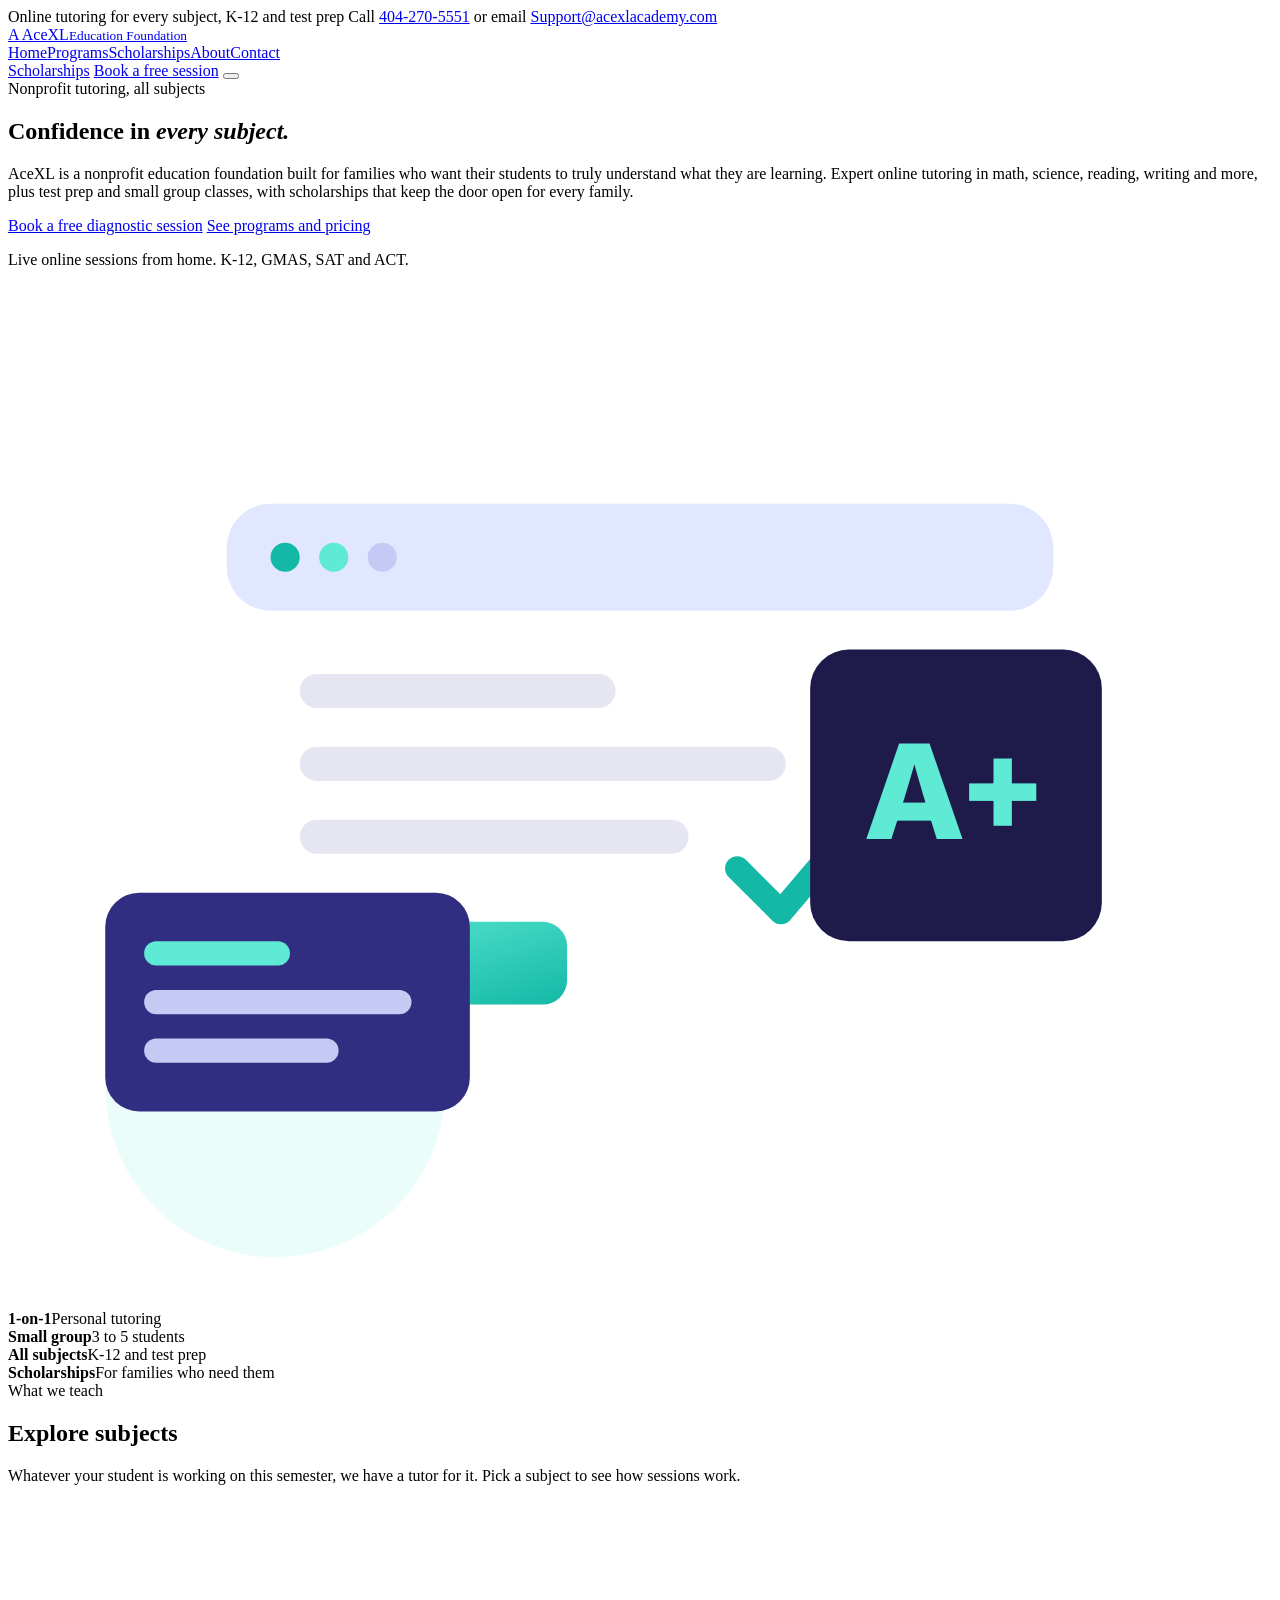
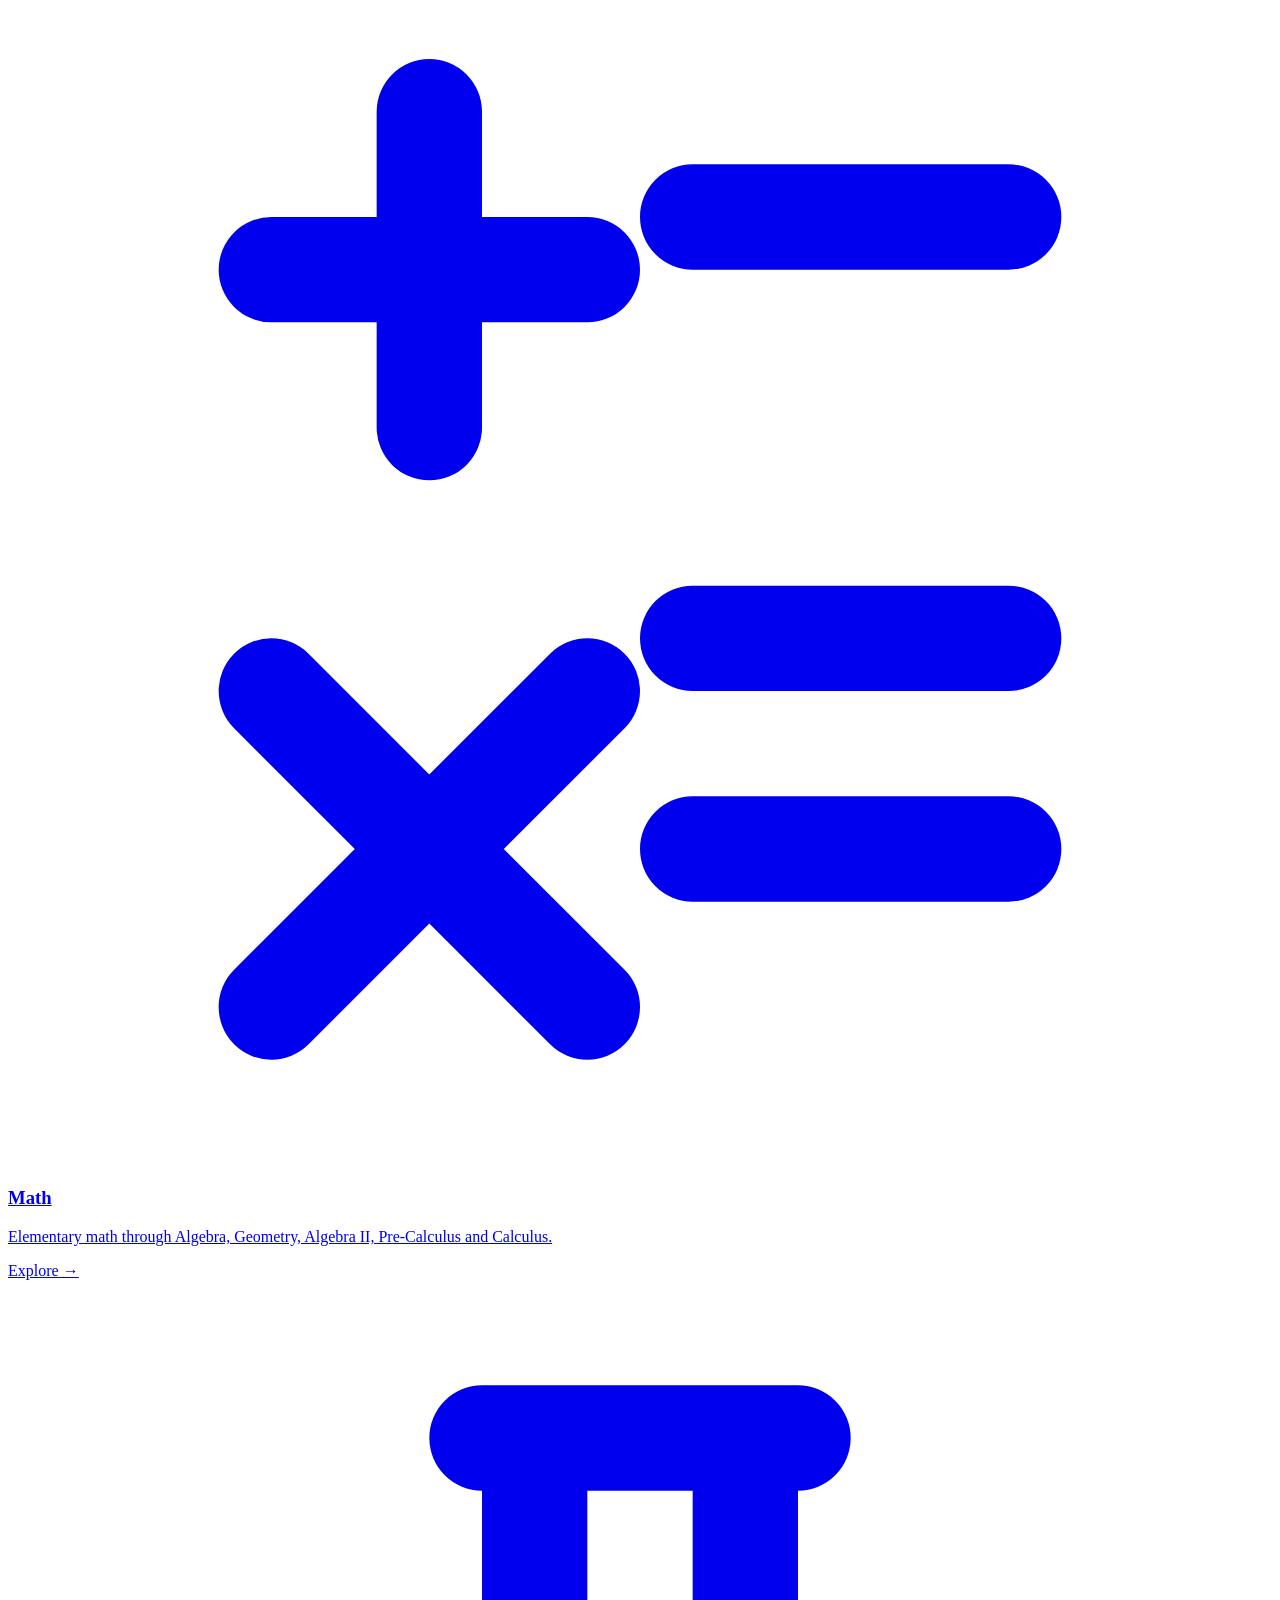
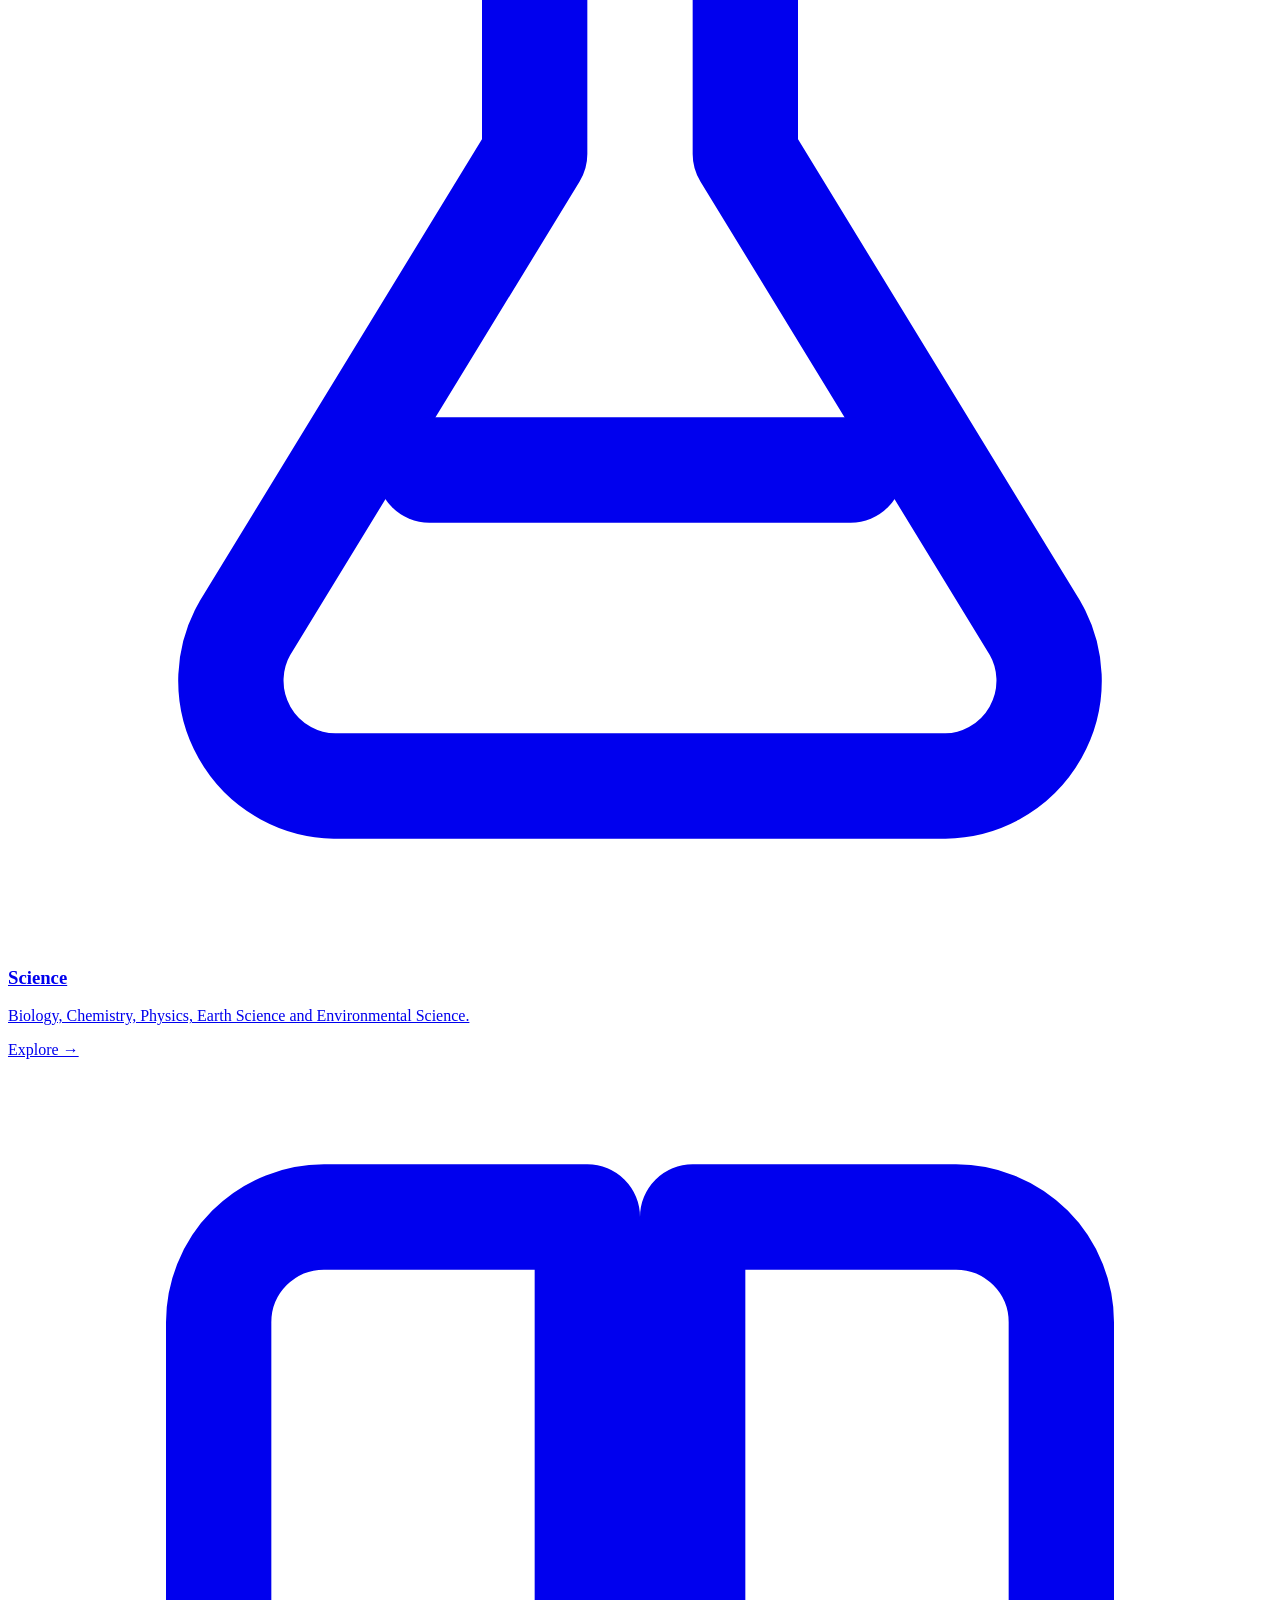
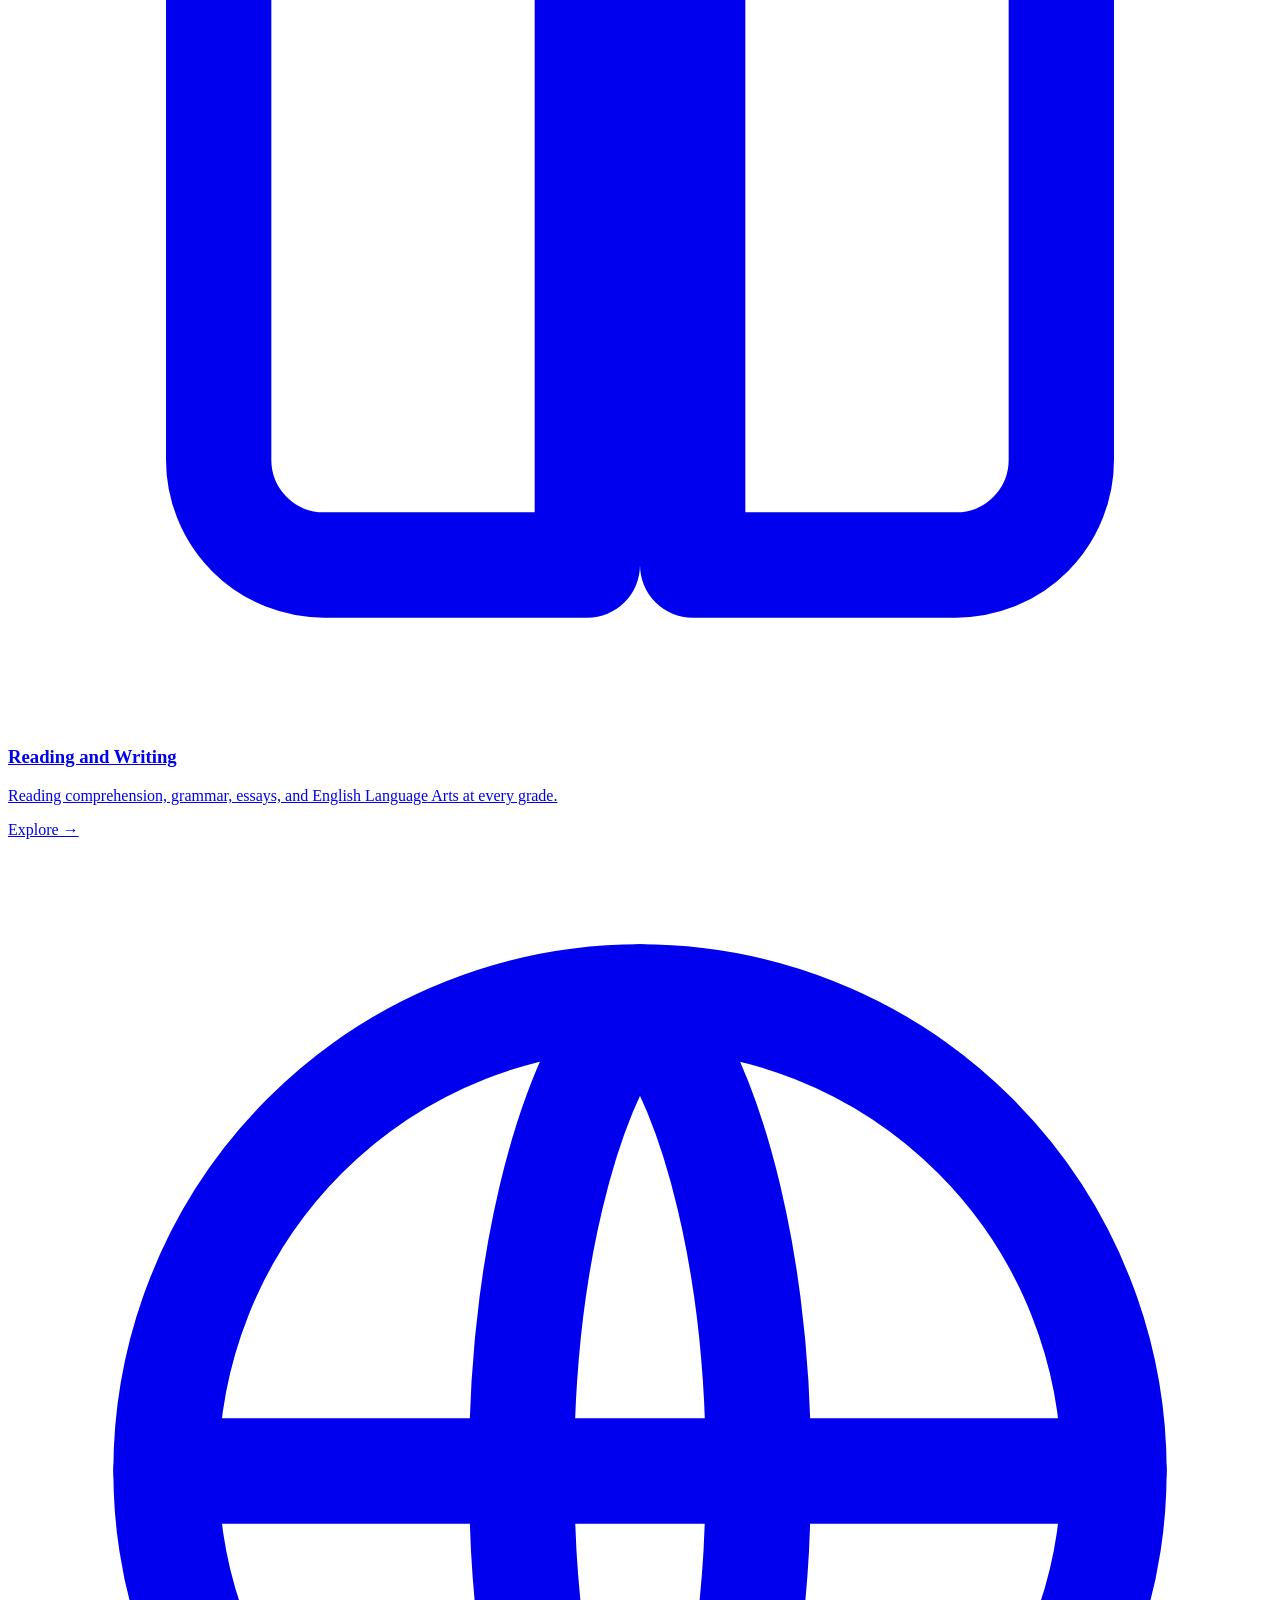
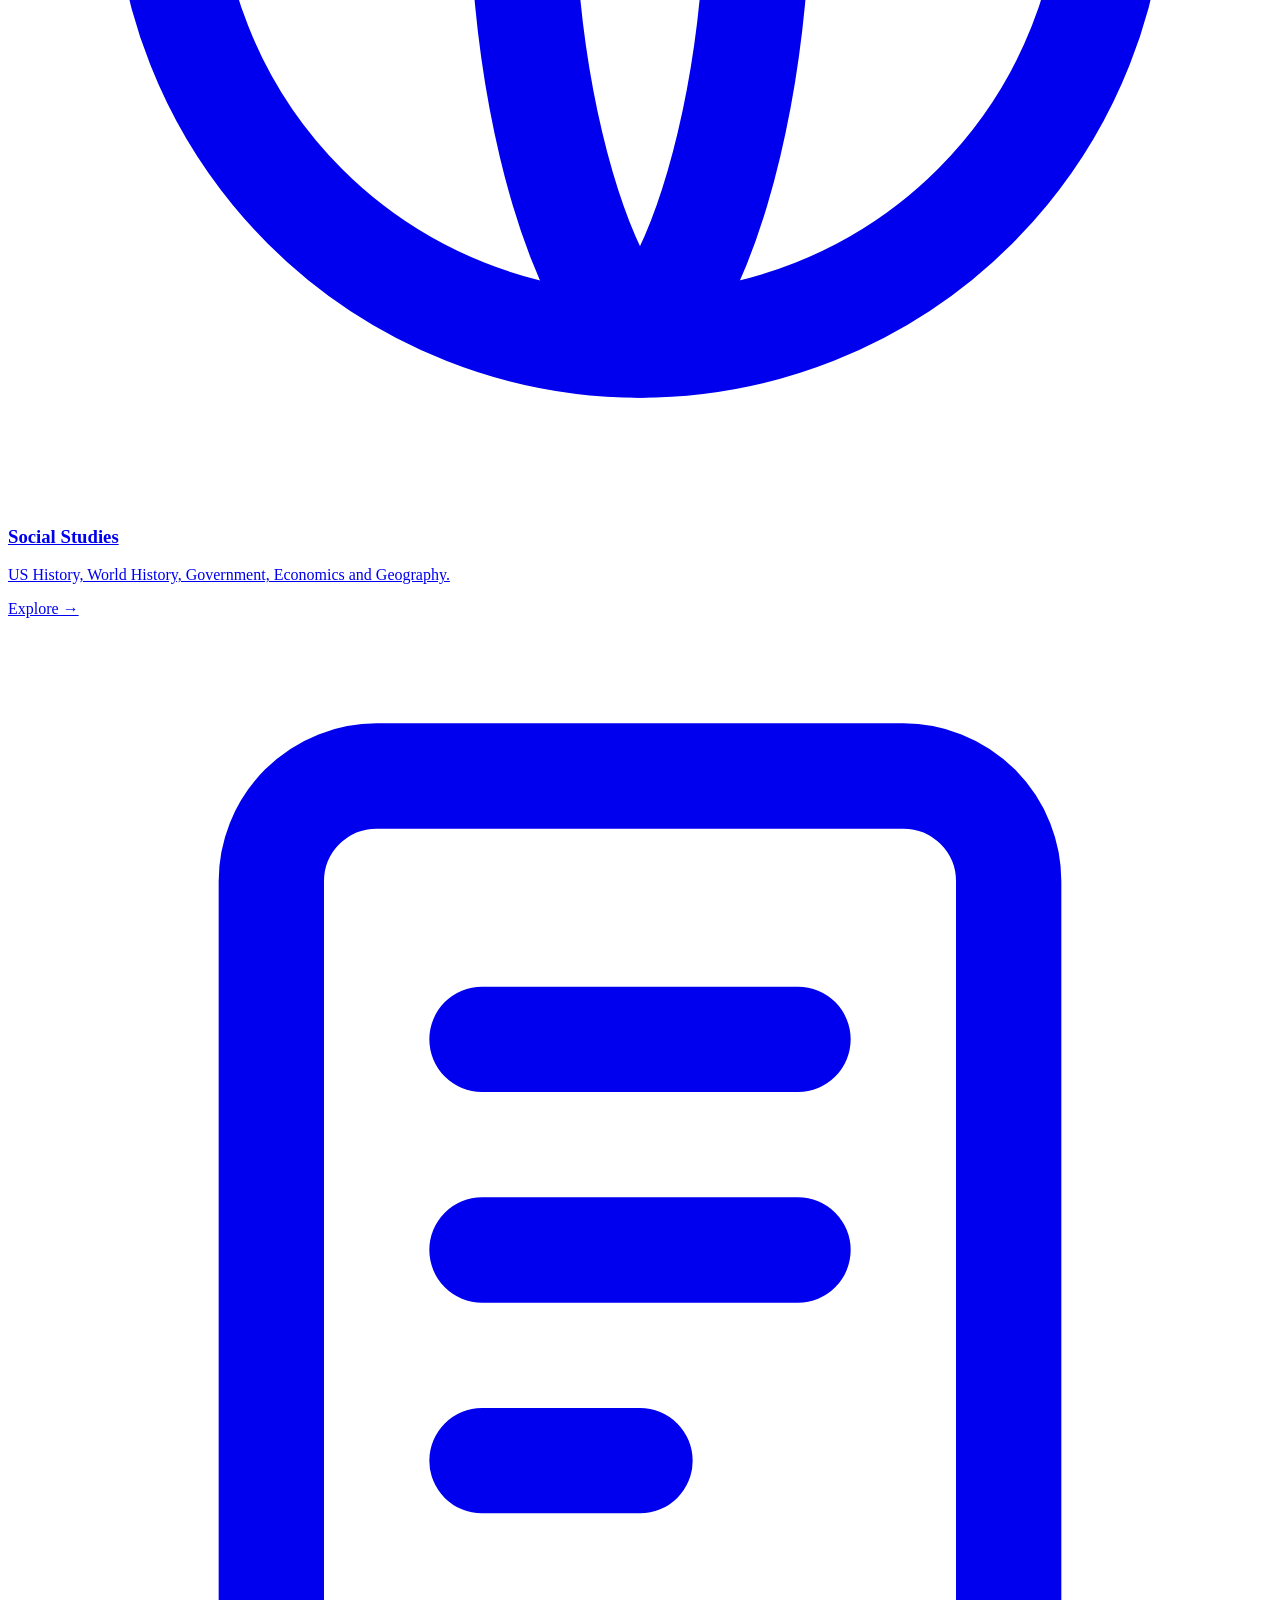
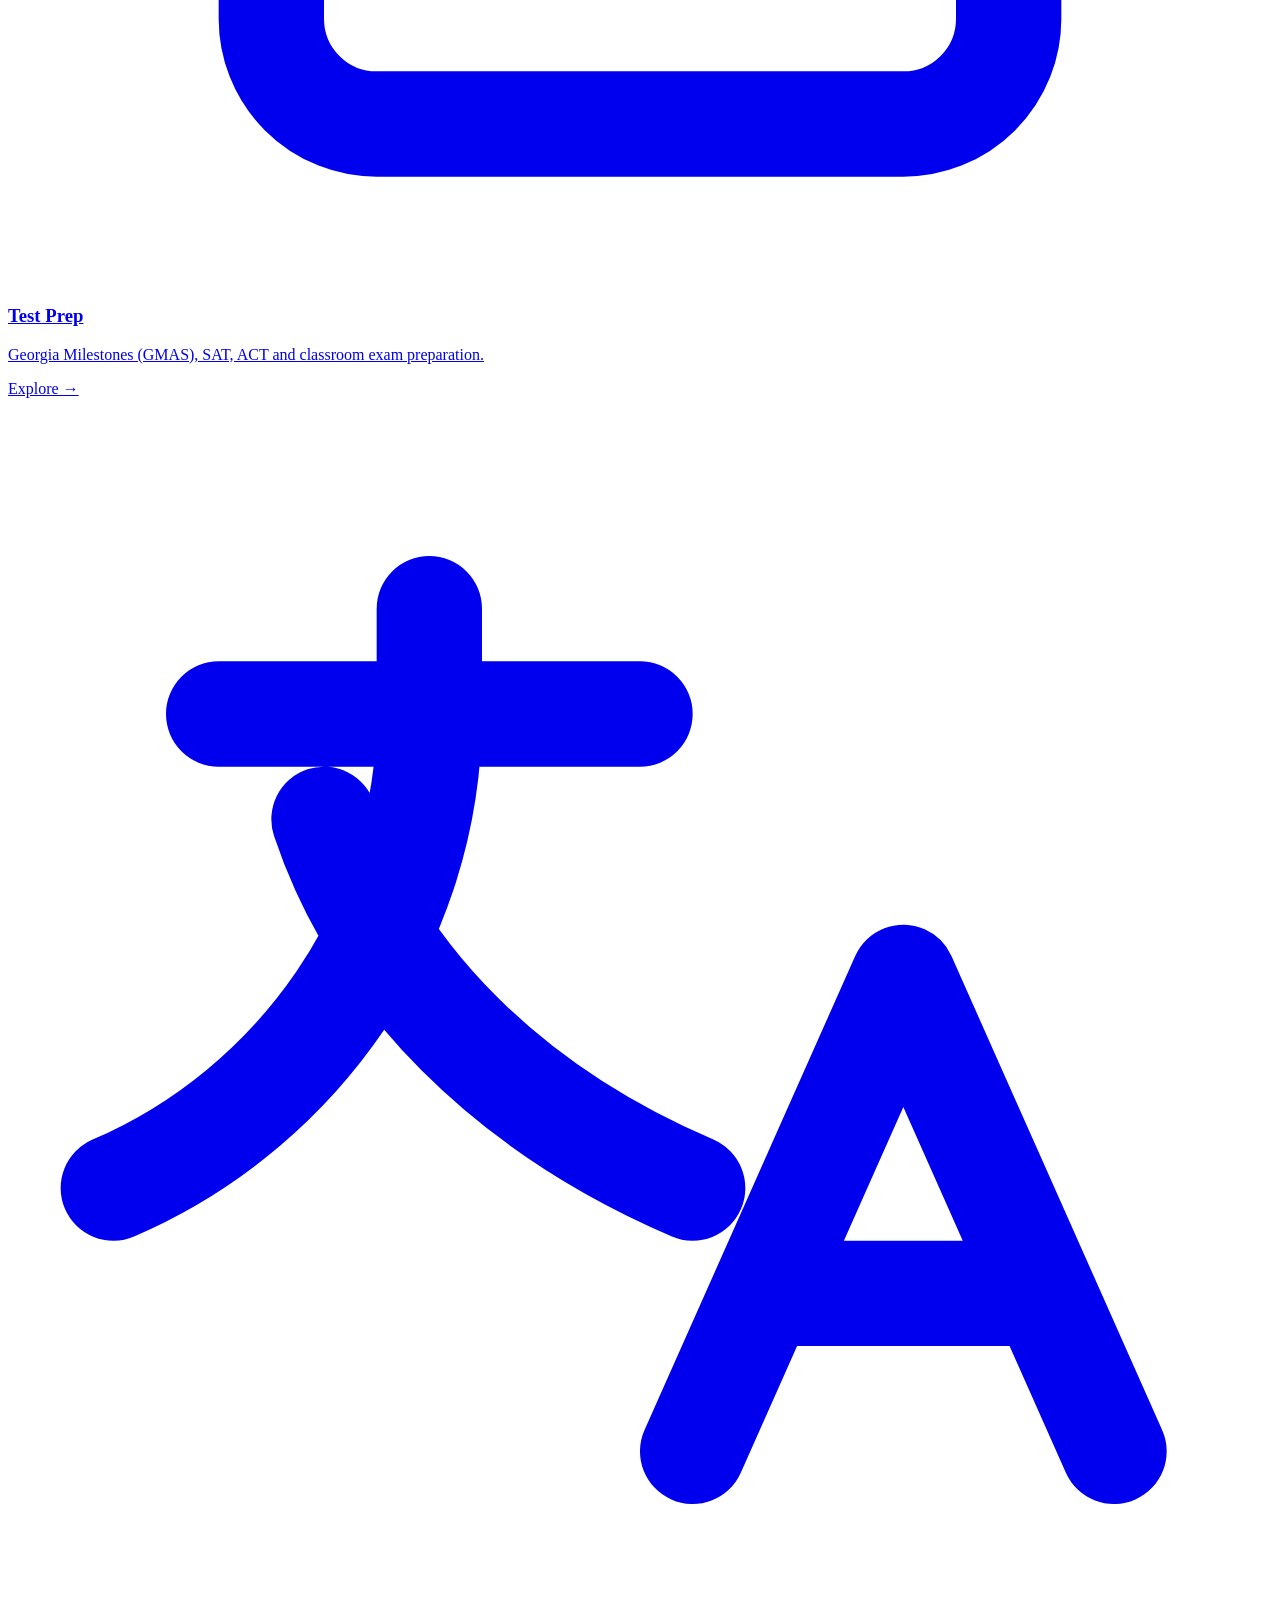
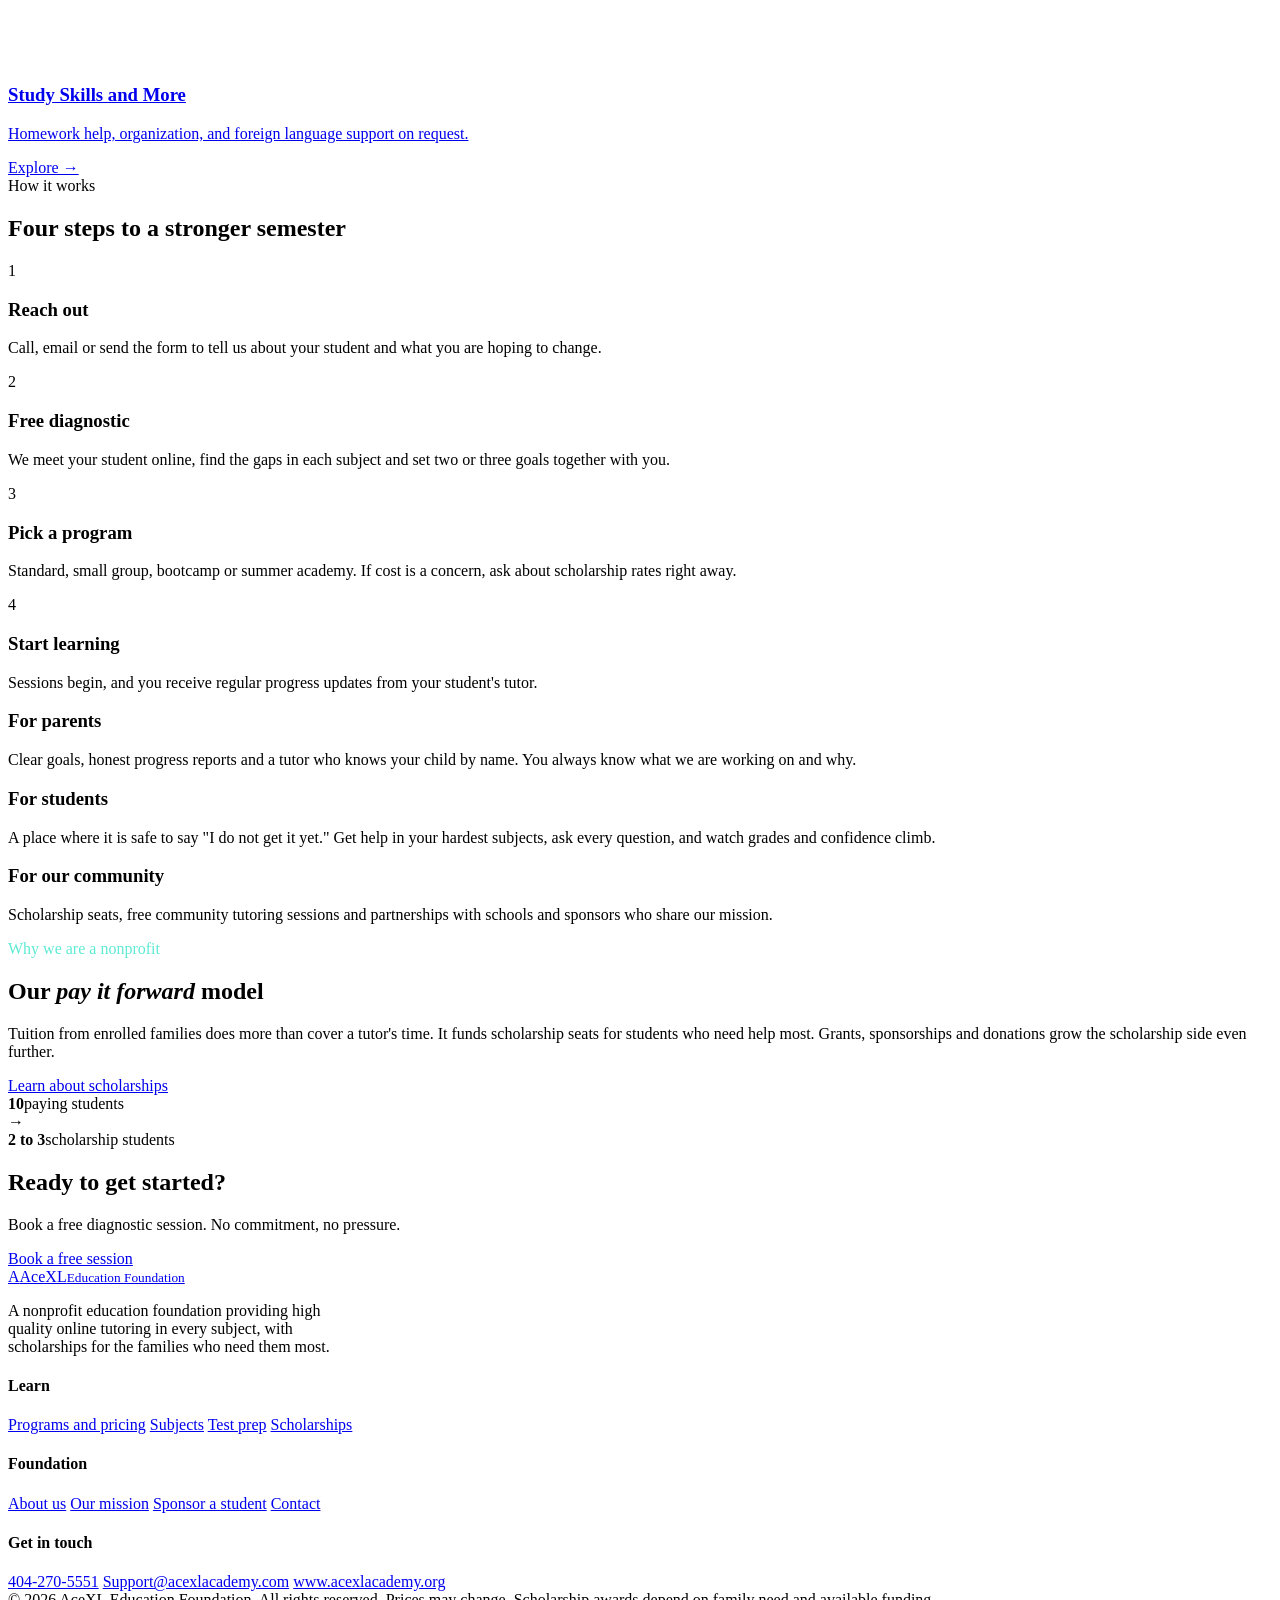
==== index.html @ 3e8e6b2f "Add AceXL Academy site pages" ====
<!DOCTYPE html>
<html lang="en">
<head>
<meta charset="utf-8">
<meta name="viewport" content="width=device-width, initial-scale=1">
<title>Online Tutoring for Every Subject | AceXL Academy</title>
<meta name="description" content="AceXL Education Foundation: nonprofit online tutoring in math, science, reading, writing and test prep, with scholarships for families who need them.">
<link rel="preconnect" href="https://fonts.googleapis.com">
<link href="https://fonts.googleapis.com/css2?family=Inter:wght@400;600;700;800&display=swap" rel="stylesheet">
<link rel="stylesheet" href="assets/styles.css">
<link rel="icon" href="assets/favicon.svg" type="image/svg+xml">
</head>
<body>

<div class="topbar">
  <div class="wrap">
    <span>Online tutoring for every subject, K-12 and test prep</span>
    <span>Call <a href="tel:4042705551">404-270-5551</a> or email <a href="mailto:Support@acexlacademy.com">Support@acexlacademy.com</a></span>
  </div>
</div>
<header class="site">
  <div class="wrap">
    <a class="brand" href="index.html" aria-label="AceXL Academy home">
      <span class="mark">A</span>
      <span class="name">AceXL<small>Education Foundation</small></span>
    </a>
    <nav class="main" id="mainNav"><a href="index.html" class="active">Home</a><a href="programs.html">Programs</a><a href="scholarships.html">Scholarships</a><a href="about.html">About</a><a href="contact.html">Contact</a></nav>
    <div class="header-cta">
      <a class="btn btn-outline" href="scholarships.html">Scholarships</a>
      <a class="btn btn-primary" href="contact.html">Book a free session</a>
      <button class="nav-toggle" aria-label="Open menu" onclick="document.getElementById('mainNav').classList.toggle('open')"><span></span><span></span><span></span></button>
    </div>
  </div>
</header>

<main>

<section class="hero">
  <div class="wrap">
    <div>
      <span class="pill">Nonprofit tutoring, all subjects</span>
      <h1>Confidence in <em>every subject.</em></h1>
      <p class="lead">AceXL is a nonprofit education foundation built for families who want their students to truly understand what they are learning. Expert online tutoring in math, science, reading, writing and more, plus test prep and small group classes, with scholarships that keep the door open for every family.</p>
      <div class="actions">
        <a class="btn btn-primary btn-lg" href="contact.html">Book a free diagnostic session</a>
        <a class="btn btn-outline light btn-lg" href="programs.html">See programs and pricing</a>
      </div>
      <p class="note">Live online sessions from home. K-12, GMAS, SAT and ACT.</p>
    </div>
    <div class="hero-art">
<svg viewBox="0 0 520 420" xmlns="http://www.w3.org/2000/svg" aria-hidden="true">
  <defs>
    <linearGradient id="g1" x1="0" x2="1" y1="0" y2="1"><stop offset="0" stop-color="#5eead4"/><stop offset="1" stop-color="#14b8a6"/></linearGradient>
  </defs>
  <circle cx="380" cy="120" r="110" fill="rgba(255,255,255,0.06)"/>
  <circle cx="110" cy="330" r="70" fill="rgba(94,234,212,0.12)"/>
  <rect x="90" y="90" width="340" height="230" rx="18" fill="#ffffff"/>
  <rect x="90" y="90" width="340" height="44" rx="18" fill="#e0e7ff"/>
  <circle cx="114" cy="112" r="6" fill="#14b8a6"/><circle cx="134" cy="112" r="6" fill="#5eead4"/><circle cx="154" cy="112" r="6" fill="#c7c9f5"/>
  <rect x="120" y="160" width="130" height="14" rx="7" fill="#e6e6f3"/>
  <rect x="120" y="190" width="200" height="14" rx="7" fill="#e6e6f3"/>
  <rect x="120" y="220" width="160" height="14" rx="7" fill="#e6e6f3"/>
  <rect x="120" y="262" width="110" height="34" rx="10" fill="url(#g1)"/>
  <path d="M300 240 l18 18 l34 -40" stroke="#14b8a6" stroke-width="10" fill="none" stroke-linecap="round" stroke-linejoin="round"/>
  <g transform="translate(330,150)">
    <rect x="0" y="0" width="120" height="120" rx="16" fill="#1e1b4b"/>
    <text x="60" y="78" text-anchor="middle" font-family="Inter, Arial" font-weight="800" font-size="54" fill="#5eead4">A+</text>
  </g>
  <g transform="translate(40,250)">
    <rect x="0" y="0" width="150" height="90" rx="14" fill="#312e81"/>
    <rect x="16" y="20" width="60" height="10" rx="5" fill="#5eead4"/>
    <rect x="16" y="40" width="110" height="10" rx="5" fill="#c7c9f5"/>
    <rect x="16" y="60" width="80" height="10" rx="5" fill="#c7c9f5"/>
  </g>
</svg>
</div>
  </div>
</section>

<div class="band">
  <div class="wrap">
    <div><b>1-on-1</b><span>Personal tutoring</span></div>
    <div><b>Small group</b><span>3 to 5 students</span></div>
    <div><b>All subjects</b><span>K-12 and test prep</span></div>
    <div><b>Scholarships</b><span>For families who need them</span></div>
  </div>
</div>

<section class="section" id="subjects">
  <div class="wrap">
    <div class="section-head">
      <span class="eyebrow">What we teach</span>
      <h2>Explore subjects</h2>
      <p>Whatever your student is working on this semester, we have a tutor for it. Pick a subject to see how sessions work.</p>
    </div>
    <div class="grid cols-3">
      <a class="card link" href="programs.html#subjects">
        <div class="icon math"><svg viewBox="0 0 24 24" fill="none" stroke="currentColor" stroke-width="2" stroke-linecap="round"><path d="M5 7h6M8 4v6M13 6h6M13 18h6M13 14h6M5 15l6 6M11 15l-6 6"/></svg></div>
        <h3>Math</h3>
        <p>Elementary math through Algebra, Geometry, Algebra II, Pre-Calculus and Calculus.</p>
        <span class="more">Explore &rarr;</span>
      </a>
      <a class="card link" href="programs.html#subjects">
        <div class="icon sci"><svg viewBox="0 0 24 24" fill="none" stroke="currentColor" stroke-width="2" stroke-linecap="round" stroke-linejoin="round"><path d="M9 3h6M10 3v6l-5.5 9A2 2 0 0 0 6.2 21h11.6a2 2 0 0 0 1.7-3L14 9V3"/><path d="M8 15h8"/></svg></div>
        <h3>Science</h3>
        <p>Biology, Chemistry, Physics, Earth Science and Environmental Science.</p>
        <span class="more">Explore &rarr;</span>
      </a>
      <a class="card link" href="programs.html#subjects">
        <div class="icon read"><svg viewBox="0 0 24 24" fill="none" stroke="currentColor" stroke-width="2" stroke-linecap="round" stroke-linejoin="round"><path d="M4 5a2 2 0 0 1 2-2h5v18H6a2 2 0 0 1-2-2zM20 5a2 2 0 0 0-2-2h-5v18h5a2 2 0 0 0 2-2z"/></svg></div>
        <h3>Reading and Writing</h3>
        <p>Reading comprehension, grammar, essays, and English Language Arts at every grade.</p>
        <span class="more">Explore &rarr;</span>
      </a>
      <a class="card link" href="programs.html#subjects">
        <div class="icon soc"><svg viewBox="0 0 24 24" fill="none" stroke="currentColor" stroke-width="2" stroke-linecap="round" stroke-linejoin="round"><circle cx="12" cy="12" r="9"/><path d="M3 12h18M12 3c3 3.5 3 14.5 0 18M12 3c-3 3.5-3 14.5 0 18"/></svg></div>
        <h3>Social Studies</h3>
        <p>US History, World History, Government, Economics and Geography.</p>
        <span class="more">Explore &rarr;</span>
      </a>
      <a class="card link" href="programs.html#subjects">
        <div class="icon test"><svg viewBox="0 0 24 24" fill="none" stroke="currentColor" stroke-width="2" stroke-linecap="round" stroke-linejoin="round"><rect x="5" y="3" width="14" height="18" rx="2"/><path d="M9 8h6M9 12h6M9 16h3"/></svg></div>
        <h3>Test Prep</h3>
        <p>Georgia Milestones (GMAS), SAT, ACT and classroom exam preparation.</p>
        <span class="more">Explore &rarr;</span>
      </a>
      <a class="card link" href="programs.html#subjects">
        <div class="icon lang"><svg viewBox="0 0 24 24" fill="none" stroke="currentColor" stroke-width="2" stroke-linecap="round" stroke-linejoin="round"><path d="M4 6h8M8 4v2c0 4-2.5 7.5-6 9M6 8c1 3 3.5 5.5 7 7M13 20l4-9 4 9M14.5 17h5"/></svg></div>
        <h3>Study Skills and More</h3>
        <p>Homework help, organization, and foreign language support on request.</p>
        <span class="more">Explore &rarr;</span>
      </a>
    </div>
  </div>
</section>

<section class="section soft">
  <div class="wrap">
    <div class="section-head">
      <span class="eyebrow">How it works</span>
      <h2>Four steps to a stronger semester</h2>
    </div>
    <div class="steps">
      <div class="step"><div class="num">1</div><h3>Reach out</h3><p>Call, email or send the form to tell us about your student and what you are hoping to change.</p></div>
      <div class="step"><div class="num">2</div><h3>Free diagnostic</h3><p>We meet your student online, find the gaps in each subject and set two or three goals together with you.</p></div>
      <div class="step"><div class="num">3</div><h3>Pick a program</h3><p>Standard, small group, bootcamp or summer academy. If cost is a concern, ask about scholarship rates right away.</p></div>
      <div class="step"><div class="num">4</div><h3>Start learning</h3><p>Sessions begin, and you receive regular progress updates from your student's tutor.</p></div>
    </div>
  </div>
</section>

<section class="section">
  <div class="wrap">
    <div class="grid cols-3">
      <div class="card">
        <h3>For parents</h3>
        <p>Clear goals, honest progress reports and a tutor who knows your child by name. You always know what we are working on and why.</p>
      </div>
      <div class="card">
        <h3>For students</h3>
        <p>A place where it is safe to say "I do not get it yet." Get help in your hardest subjects, ask every question, and watch grades and confidence climb.</p>
      </div>
      <div class="card">
        <h3>For our community</h3>
        <p>Scholarship seats, free community tutoring sessions and partnerships with schools and sponsors who share our mission.</p>
      </div>
    </div>
  </div>
</section>

<section class="section soft">
  <div class="wrap">
    <div class="callout">
      <div>
        <span class="eyebrow" style="color:#5eead4">Why we are a nonprofit</span>
        <h2>Our <em>pay it forward</em> model</h2>
        <p>Tuition from enrolled families does more than cover a tutor's time. It funds scholarship seats for students who need help most. Grants, sponsorships and donations grow the scholarship side even further.</p>
        <a class="btn btn-primary" href="scholarships.html">Learn about scholarships</a>
      </div>
      <div class="flow">
        <div class="box"><b>10</b><span>paying students</span></div>
        <div class="arrow">&rarr;</div>
        <div class="box"><b>2 to 3</b><span>scholarship students</span></div>
      </div>
    </div>
  </div>
</section>

<section class="cta">
  <div class="wrap">
    <div>
      <h2>Ready to get started?</h2>
      <p>Book a free diagnostic session. No commitment, no pressure.</p>
    </div>
    <a class="btn btn-dark btn-lg" href="contact.html">Book a free session</a>
  </div>
</section>


</main>

<footer class="site">
  <div class="wrap">
    <div class="cols">
      <div>
        <a class="brand" href="index.html"><span class="mark">A</span><span class="name">AceXL<small>Education Foundation</small></span></a>
        <p style="margin-top:16px;max-width:360px;">A nonprofit education foundation providing high quality online tutoring in every subject, with scholarships for the families who need them most.</p>
      </div>
      <div>
        <h4>Learn</h4>
        <a href="programs.html">Programs and pricing</a>
        <a href="programs.html#subjects">Subjects</a>
        <a href="programs.html#testprep">Test prep</a>
        <a href="scholarships.html">Scholarships</a>
      </div>
      <div>
        <h4>Foundation</h4>
        <a href="about.html">About us</a>
        <a href="about.html#mission">Our mission</a>
        <a href="scholarships.html#support">Sponsor a student</a>
        <a href="contact.html">Contact</a>
      </div>
      <div>
        <h4>Get in touch</h4>
        <a href="tel:4042705551">404-270-5551</a>
        <a href="mailto:Support@acexlacademy.com">Support@acexlacademy.com</a>
        <a href="https://www.acexlacademy.org">www.acexlacademy.org</a>
      </div>
    </div>
    <div class="bottom">
      <span>&copy; 2026 AceXL Education Foundation. All rights reserved.</span>
      <span>Prices may change. Scholarship awards depend on family need and available funding.</span>
    </div>
  </div>
</footer>

</body>
</html>
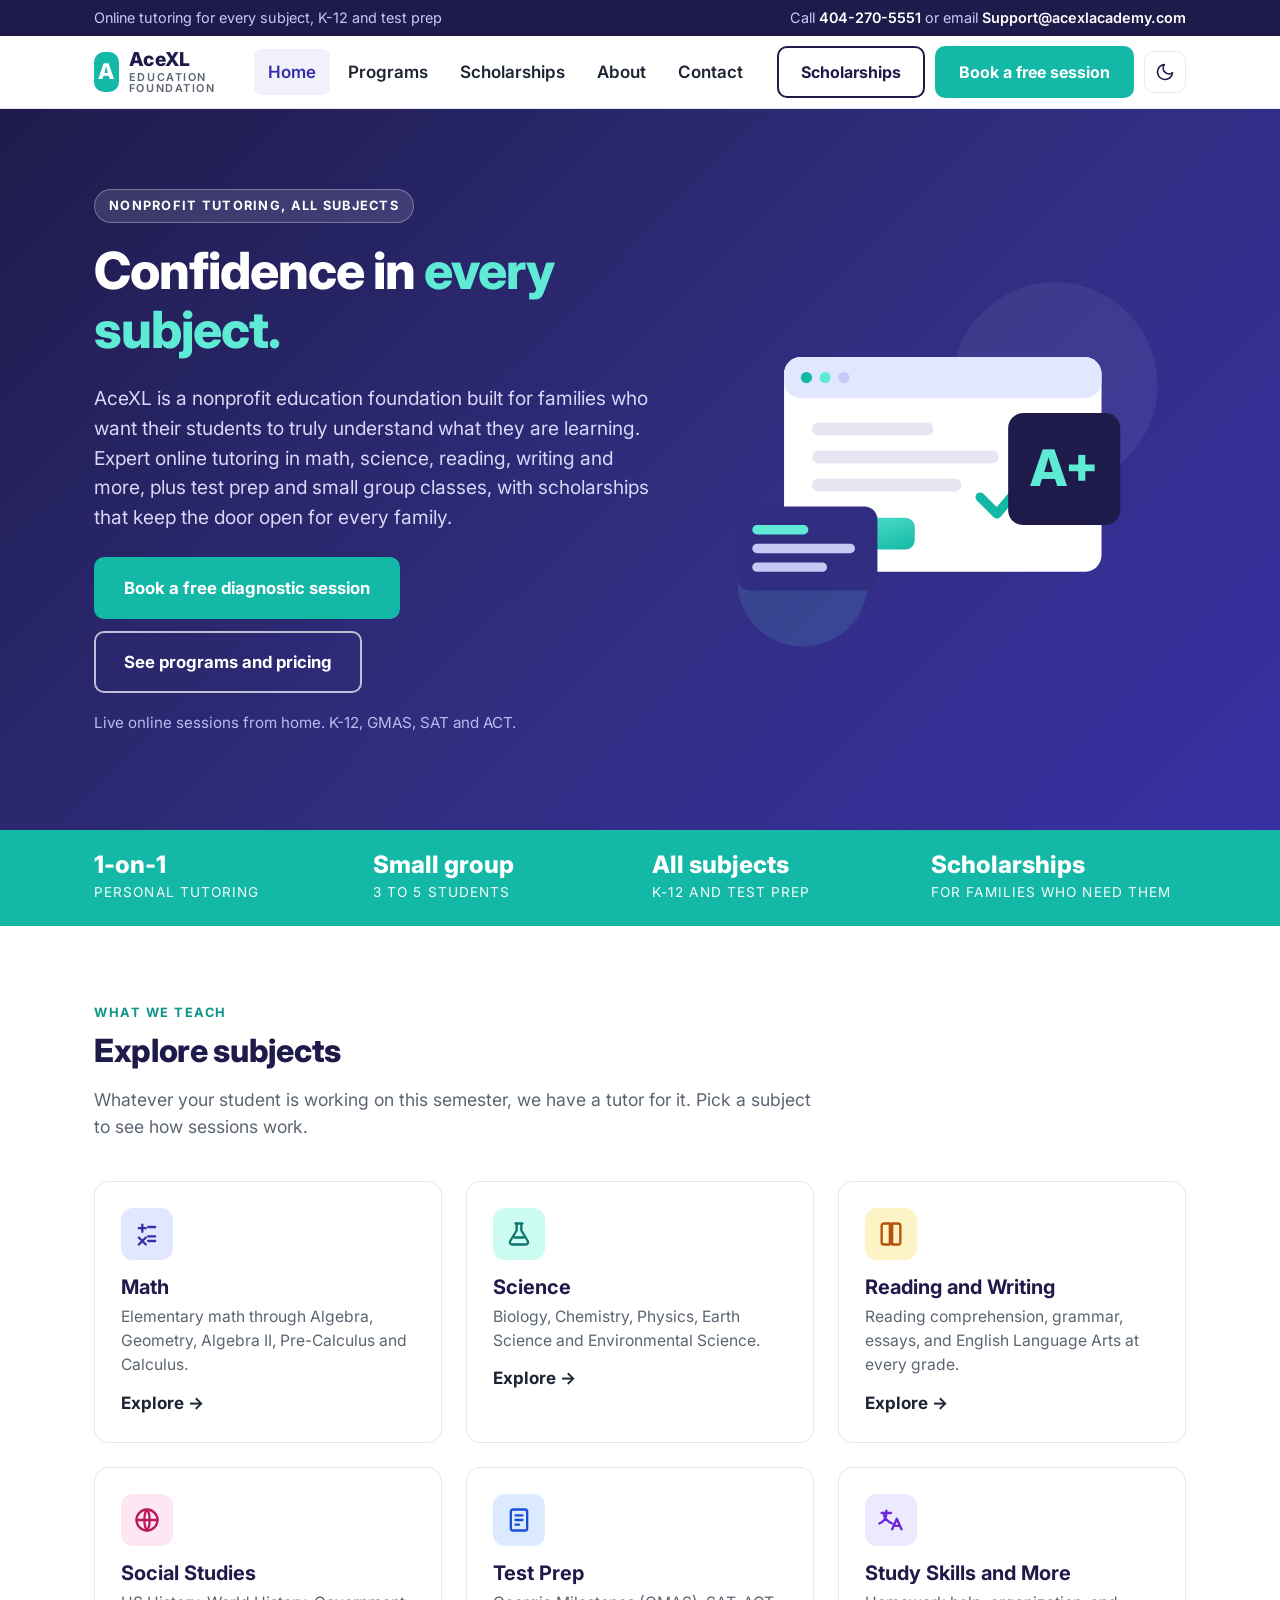
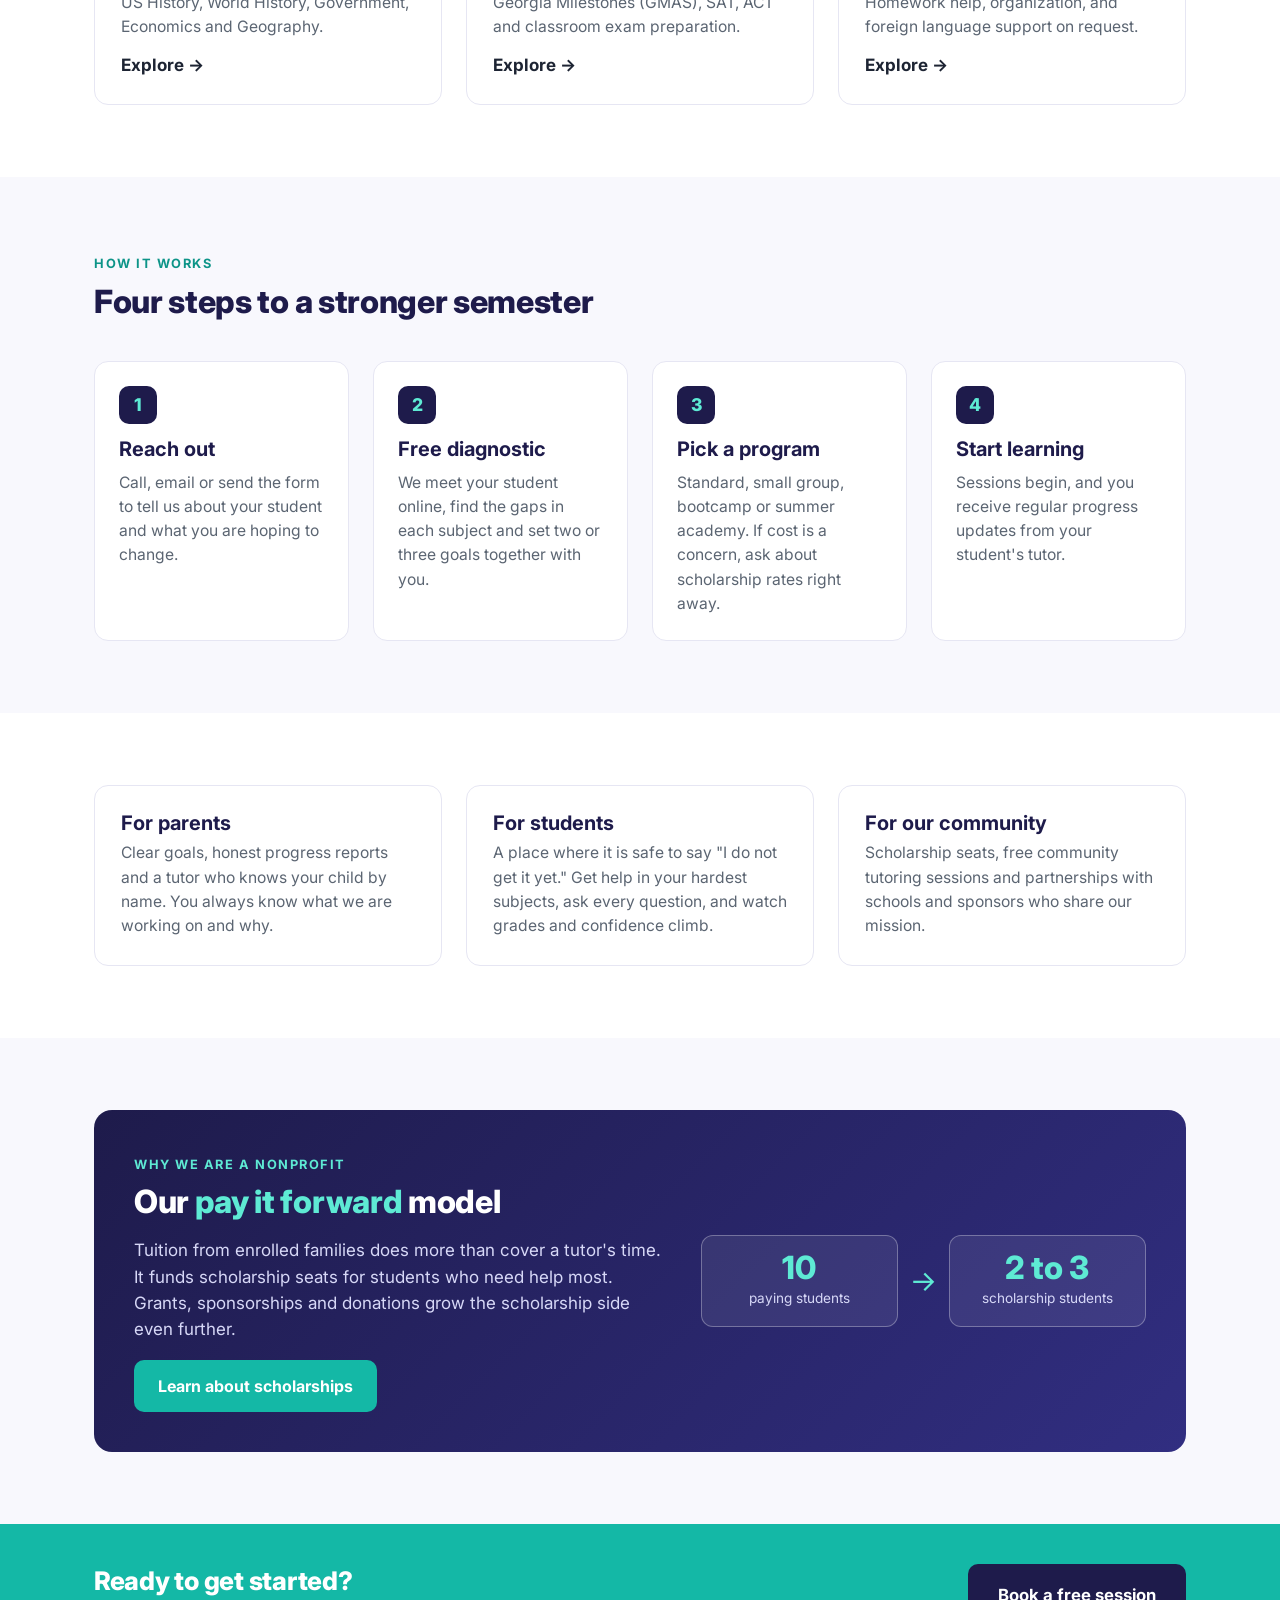
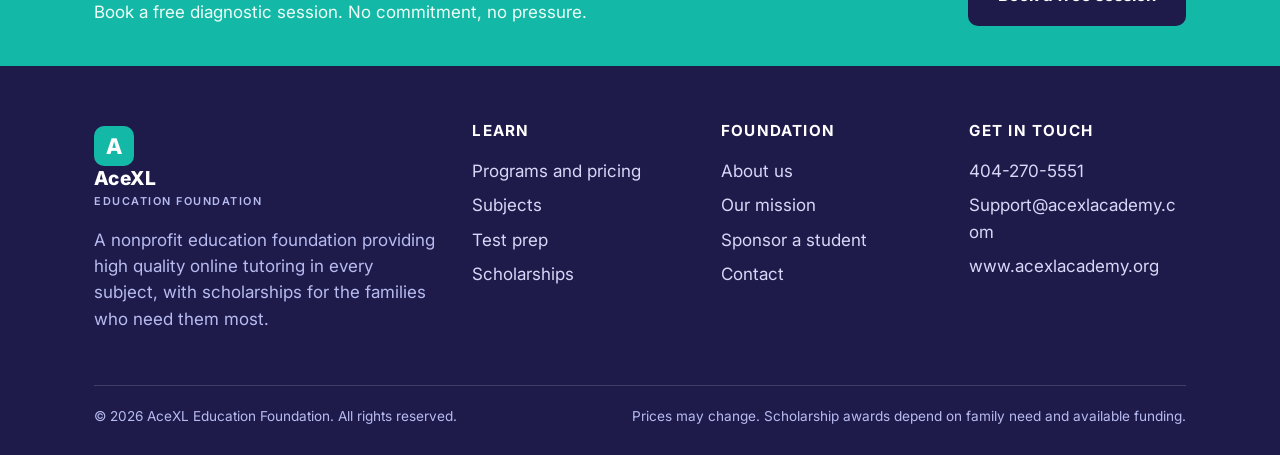
==== commit 93facea2: "UX pass: dark/light mode, mobile fixes, accessibility (pages)" ====
--- a/index.html
+++ b/index.html
@@ -7,15 +7,18 @@
 <meta name="description" content="AceXL Education Foundation: nonprofit online tutoring in math, science, reading, writing and test prep, with scholarships for families who need them.">
 <link rel="preconnect" href="https://fonts.googleapis.com">
 <link href="https://fonts.googleapis.com/css2?family=Inter:wght@400;600;700;800&display=swap" rel="stylesheet">
+<script>(function(){try{var t=localStorage.getItem('acexl-theme');}catch(e){}if(t!=='light'&&t!=='dark'){t=window.matchMedia&&window.matchMedia('(prefers-color-scheme: dark)').matches?'dark':'light';}document.documentElement.setAttribute('data-theme',t);})();</script>
+<meta name="theme-color" content="#1e1b4b">
 <link rel="stylesheet" href="assets/styles.css">
 <link rel="icon" href="assets/favicon.svg" type="image/svg+xml">
 </head>
 <body>
+<a class="skip-link" href="#main">Skip to content</a>
 
 <div class="topbar">
   <div class="wrap">
-    <span>Online tutoring for every subject, K-12 and test prep</span>
-    <span>Call <a href="tel:4042705551">404-270-5551</a> or email <a href="mailto:Support@acexlacademy.com">Support@acexlacademy.com</a></span>
+    <span class="tagline">Online tutoring for every subject, K-12 and test prep</span>
+    <span>Call <a href="tel:4042705551">404-270-5551</a><span class="tb-email"> or email <a href="mailto:Support@acexlacademy.com">Support@acexlacademy.com</a></span></span>
   </div>
 </div>
 <header class="site">
@@ -24,16 +27,17 @@
       <span class="mark">A</span>
       <span class="name">AceXL<small>Education Foundation</small></span>
     </a>
-    <nav class="main" id="mainNav"><a href="index.html" class="active">Home</a><a href="programs.html">Programs</a><a href="scholarships.html">Scholarships</a><a href="about.html">About</a><a href="contact.html">Contact</a></nav>
+    <nav class="main" id="mainNav"><a href="index.html" class="active">Home</a><a href="programs.html">Programs</a><a href="scholarships.html">Scholarships</a><a href="about.html">About</a><a href="contact.html">Contact</a><a class="nav-cta" href="contact.html">Book a free session</a></nav>
     <div class="header-cta">
       <a class="btn btn-outline" href="scholarships.html">Scholarships</a>
       <a class="btn btn-primary" href="contact.html">Book a free session</a>
-      <button class="nav-toggle" aria-label="Open menu" onclick="document.getElementById('mainNav').classList.toggle('open')"><span></span><span></span><span></span></button>
+      <button class="theme-toggle" type="button" aria-label="Switch to dark mode" title="Toggle dark or light mode"><svg class="moon" viewBox="0 0 24 24" fill="none" stroke="currentColor" stroke-width="2" stroke-linecap="round" stroke-linejoin="round" aria-hidden="true"><path d="M21 12.8A9 9 0 1 1 11.2 3a7 7 0 0 0 9.8 9.8z"/></svg><svg class="sun" viewBox="0 0 24 24" fill="none" stroke="currentColor" stroke-width="2" stroke-linecap="round" stroke-linejoin="round" aria-hidden="true"><circle cx="12" cy="12" r="4"/><path d="M12 2v2M12 20v2M4.9 4.9l1.4 1.4M17.7 17.7l1.4 1.4M2 12h2M20 12h2M4.9 19.1l1.4-1.4M17.7 6.3l1.4-1.4"/></svg></button>
+      <button class="nav-toggle" type="button" aria-label="Open menu" aria-controls="mainNav" aria-expanded="false"><span></span><span></span><span></span></button>
     </div>
   </div>
 </header>
 
-<main>
+<main id="main" tabindex="-1">
 
 <section class="hero">
   <div class="wrap">
@@ -172,7 +176,7 @@
   <div class="wrap">
     <div class="callout">
       <div>
-        <span class="eyebrow" style="color:#5eead4">Why we are a nonprofit</span>
+        <span class="eyebrow on-dark">Why we are a nonprofit</span>
         <h2>Our <em>pay it forward</em> model</h2>
         <p>Tuition from enrolled families does more than cover a tutor's time. It funds scholarship seats for students who need help most. Grants, sponsorships and donations grow the scholarship side even further.</p>
         <a class="btn btn-primary" href="scholarships.html">Learn about scholarships</a>
@@ -204,7 +208,7 @@
     <div class="cols">
       <div>
         <a class="brand" href="index.html"><span class="mark">A</span><span class="name">AceXL<small>Education Foundation</small></span></a>
-        <p style="margin-top:16px;max-width:360px;">A nonprofit education foundation providing high quality online tutoring in every subject, with scholarships for the families who need them most.</p>
+        <p class="footer-blurb">A nonprofit education foundation providing high quality online tutoring in every subject, with scholarships for the families who need them most.</p>
       </div>
       <div>
         <h4>Learn</h4>
@@ -234,5 +238,8 @@
   </div>
 </footer>
 
+<button class="to-top" type="button" aria-label="Back to top"><svg viewBox="0 0 24 24" fill="none" stroke="currentColor" stroke-width="2.5" stroke-linecap="round" stroke-linejoin="round" aria-hidden="true"><path d="M12 19V5M5 12l7-7 7 7"/></svg></button>
+<script src="assets/site.js" defer></script>
+
 </body>
 </html>
--- a/assets/styles.css
+++ b/assets/styles.css
@@ -0,0 +1,351 @@
+/* AceXL Academy site styles */
+:root {
+  --indigo-900: #1e1b4b;
+  --indigo-800: #312e81;
+  --indigo-700: #3730a3;
+  --indigo-100: #e0e7ff;
+  --indigo-50: #f1f0fb;
+  --teal-600: #0d9488;
+  --teal-500: #14b8a6;
+  --teal-300: #5eead4;
+  --teal-50: #ecfdf7;
+  --ink: #1d2433;
+  --muted: #5b6572;
+  --line: #e6e6f3;
+  --bg: #ffffff;
+  --bg-soft: #f8f8fd;
+  --radius: 14px;
+  --shadow: 0 8px 24px rgba(30, 27, 75, 0.08);
+  --max: 1140px;
+  --surface: #ffffff;
+  --heading: var(--indigo-900);
+  --link: var(--indigo-700);
+  --tint: var(--indigo-50);
+  --field-line: #cfd2e6;
+  --header-bg: rgba(255, 255, 255, 0.92);
+  color-scheme: light;
+}
+:root[data-theme="dark"] {
+  --ink: #e4e6f5;
+  --muted: #a4a8c8;
+  --line: #2b2d52;
+  --bg: #0e0f22;
+  --bg-soft: #14152d;
+  --surface: #1a1b38;
+  --heading: #f3f3ff;
+  --link: #a5b4fc;
+  --tint: #22244a;
+  --indigo-100: #2e3170;
+  --indigo-800: #c7c9f5;
+  --field-line: #3a3d6b;
+  --header-bg: rgba(14, 15, 34, 0.92);
+  --shadow: 0 8px 24px rgba(0, 0, 0, 0.45);
+  color-scheme: dark;
+}
+
+* { box-sizing: border-box; }
+html { scroll-behavior: smooth; }
+body {
+  margin: 0;
+  font-family: "Inter", "Segoe UI", system-ui, -apple-system, Roboto, Arial, sans-serif;
+  color: var(--ink);
+  background: var(--bg);
+  line-height: 1.55;
+  font-size: 17px;
+}
+img, svg { max-width: 100%; display: block; }
+a { color: var(--link); text-decoration: none; }
+a:hover { text-decoration: underline; }
+h1, h2, h3, h4 { line-height: 1.15; margin: 0 0 0.5em 0; color: var(--heading); }
+h1 { font-size: 2.8rem; font-weight: 800; letter-spacing: -0.02em; }
+h2 { font-size: 2rem; font-weight: 800; letter-spacing: -0.01em; }
+h3 { font-size: 1.25rem; font-weight: 700; }
+p { margin: 0 0 1em 0; }
+.muted { color: var(--muted); }
+.wrap { max-width: var(--max); margin: 0 auto; padding: 0 24px; }
+.section { padding: 72px 0; }
+.section.soft { background: var(--bg-soft); }
+.section-head { max-width: 720px; margin-bottom: 40px; }
+.section-head p { font-size: 1.1rem; color: var(--muted); }
+.eyebrow { display: inline-block; font-size: 0.8rem; font-weight: 700; letter-spacing: 0.12em; text-transform: uppercase; color: var(--teal-600); margin-bottom: 10px; }
+
+/* Buttons */
+.btn {
+  display: inline-flex; align-items: center; justify-content: center; gap: 8px;
+  padding: 12px 22px; border-radius: 10px; font-weight: 700; font-size: 1rem;
+  border: 2px solid transparent; cursor: pointer; white-space: nowrap; transition: transform .12s ease, box-shadow .12s ease, background .12s ease;
+  text-decoration: none !important;
+}
+.btn:hover { transform: translateY(-1px); box-shadow: var(--shadow); }
+.btn-primary { background: var(--teal-500); color: #fff; }
+.btn-primary:hover { background: var(--teal-600); }
+.btn-dark { background: var(--indigo-900); color: #fff; }
+.btn-dark:hover { background: var(--indigo-800); }
+.btn-outline { background: transparent; color: var(--heading); border-color: var(--heading); }
+.btn-outline.light { color: #fff; border-color: rgba(255,255,255,0.7); }
+.btn-lg { padding: 16px 28px; font-size: 1.05rem; }
+
+/* Header */
+.topbar { background: var(--indigo-900); color: #c7c9f5; font-size: 0.9rem; }
+.topbar .wrap { display: flex; justify-content: space-between; align-items: center; min-height: 36px; gap: 16px; flex-wrap: wrap; }
+.topbar a { color: #fff; font-weight: 600; }
+header.site { position: sticky; top: 0; z-index: 50; background: var(--header-bg); backdrop-filter: saturate(160%) blur(8px); -webkit-backdrop-filter: saturate(160%) blur(8px); border-bottom: 1px solid var(--line); transition: box-shadow .2s ease; }
+header.site.scrolled { box-shadow: var(--shadow); }
+header.site .wrap { display: flex; align-items: center; justify-content: space-between; min-height: 72px; gap: 20px; }
+.brand { display: flex; align-items: center; gap: 10px; text-decoration: none !important; }
+.brand .mark { width: 40px; height: 40px; border-radius: 10px; background: var(--teal-500); color: #fff; font-weight: 800; font-size: 1.35rem; display: flex; align-items: center; justify-content: center; }
+.brand .name { font-weight: 800; color: var(--heading); font-size: 1.2rem; letter-spacing: 0.02em; line-height: 1; }
+.brand .name small { display: block; font-size: 0.68rem; font-weight: 600; letter-spacing: 0.14em; color: var(--muted); text-transform: uppercase; margin-top: 3px; }
+nav.main { display: flex; align-items: center; gap: 4px; }
+nav.main a { color: var(--ink); font-weight: 600; padding: 10px 14px; border-radius: 8px; }
+nav.main a:hover { background: var(--tint); text-decoration: none; }
+nav.main a.active { color: var(--link); background: var(--tint); }
+.header-cta { display: flex; align-items: center; gap: 10px; }
+.nav-toggle { display: none; background: none; border: 0; padding: 8px; cursor: pointer; }
+.nav-toggle span { display: block; width: 24px; height: 3px; background: var(--heading); margin: 4px 0; border-radius: 2px; transition: transform .2s ease, opacity .2s ease; }
+.nav-toggle[aria-expanded="true"] span:nth-child(1) { transform: translateY(7px) rotate(45deg); }
+.nav-toggle[aria-expanded="true"] span:nth-child(2) { opacity: 0; }
+.nav-toggle[aria-expanded="true"] span:nth-child(3) { transform: translateY(-7px) rotate(-45deg); }
+.nav-cta { display: none; }
+
+/* Hero */
+.hero { background: linear-gradient(135deg, var(--indigo-900) 0%, var(--indigo-800) 55%, var(--indigo-700) 100%); color: #fff; overflow: hidden; position: relative; }
+.hero .wrap { display: grid; grid-template-columns: 1.15fr 1fr; gap: 48px; align-items: center; padding-top: 80px; padding-bottom: 80px; }
+.hero h1 { color: #fff; font-size: 3.2rem; }
+.hero h1 em { color: var(--teal-300); font-style: normal; }
+.hero p.lead { font-size: 1.2rem; color: #d7d8f7; max-width: 560px; }
+.hero .actions { display: flex; gap: 12px; flex-wrap: wrap; margin-top: 24px; }
+.hero .note { margin-top: 18px; font-size: 0.95rem; color: #b8bbf0; }
+.hero-art { position: relative; }
+.pill { display: inline-block; padding: 6px 14px; border-radius: 999px; background: rgba(255,255,255,0.12); border: 1px solid rgba(255,255,255,0.3); font-size: 0.8rem; letter-spacing: 0.1em; text-transform: uppercase; font-weight: 700; margin-bottom: 18px; }
+
+/* Stats band */
+.band { background: var(--teal-500); color: #fff; }
+.band .wrap { display: grid; grid-template-columns: repeat(4, 1fr); gap: 24px; padding: 22px 24px; }
+.band b { display: block; font-size: 1.5rem; font-weight: 800; line-height: 1.1; }
+.band span { font-size: 0.85rem; text-transform: uppercase; letter-spacing: 0.08em; opacity: 0.95; }
+
+/* Cards and grids */
+.grid { display: grid; gap: 24px; }
+.grid.cols-3 { grid-template-columns: repeat(3, 1fr); }
+.grid.cols-2 { grid-template-columns: repeat(2, 1fr); }
+.grid.cols-4 { grid-template-columns: repeat(4, 1fr); }
+.card { background: var(--surface); border: 1px solid var(--line); border-radius: var(--radius); padding: 26px; transition: transform .15s ease, box-shadow .15s ease; }
+.card:hover { transform: translateY(-3px); box-shadow: var(--shadow); }
+.card .icon { width: 52px; height: 52px; border-radius: 12px; display: flex; align-items: center; justify-content: center; margin-bottom: 16px; }
+.card .icon svg { width: 28px; height: 28px; }
+.icon.math { background: #e0e7ff; color: #3730a3; }
+.icon.sci { background: #ccfbf1; color: #0f766e; }
+.icon.read { background: #fef3c7; color: #b45309; }
+.icon.soc { background: #fce7f3; color: #be185d; }
+.icon.test { background: #dbeafe; color: #1d4ed8; }
+.icon.lang { background: #ede9fe; color: #6d28d9; }
+.card h3 { margin-bottom: 6px; }
+.card p { color: var(--muted); margin: 0; font-size: 0.98rem; }
+.card .more { display: inline-block; margin-top: 12px; font-weight: 700; }
+.card.link { display: block; color: inherit; text-decoration: none !important; }
+
+/* Steps */
+.steps { counter-reset: step; display: grid; grid-template-columns: repeat(4, 1fr); gap: 24px; }
+.step { position: relative; padding: 24px; border-radius: var(--radius); background: var(--surface); border: 1px solid var(--line); }
+.step .num { width: 38px; height: 38px; border-radius: 10px; background: var(--indigo-900); color: var(--teal-300); font-weight: 800; display: flex; align-items: center; justify-content: center; margin-bottom: 14px; font-size: 1.1rem; }
+.step p { color: var(--muted); margin: 0; font-size: 0.98rem; }
+
+/* Pricing */
+.price-grid { display: grid; grid-template-columns: repeat(3, 1fr); gap: 24px; }
+.price { background: var(--surface); border: 1px solid var(--line); border-radius: var(--radius); padding: 28px; display: flex; flex-direction: column; }
+.price.featured { border: 2px solid var(--teal-500); box-shadow: var(--shadow); position: relative; }
+.price.featured .tag { position: absolute; top: -13px; left: 24px; background: var(--teal-500); color: #fff; font-size: 0.75rem; font-weight: 800; letter-spacing: 0.1em; text-transform: uppercase; padding: 4px 10px; border-radius: 999px; }
+.price .amount { font-size: 2.2rem; font-weight: 800; color: var(--heading); margin: 6px 0 2px; }
+.price .amount small { font-size: 1rem; font-weight: 600; color: var(--muted); }
+.price ul { padding-left: 0; list-style: none; margin: 18px 0 24px; flex: 1; }
+.price li { padding: 7px 0 7px 28px; position: relative; color: var(--ink); font-size: 0.98rem; border-top: 1px solid var(--line); }
+.price li::before { content: ""; position: absolute; left: 4px; top: 12px; width: 14px; height: 14px; border-radius: 50%; background: var(--teal-50); border: 2px solid var(--teal-500); }
+.price .btn { width: 100%; }
+
+table.simple { width: 100%; border-collapse: collapse; background: var(--surface); border-radius: var(--radius); overflow: hidden; border: 1px solid var(--line); }
+table.simple th, table.simple td { padding: 14px 18px; text-align: left; border-bottom: 1px solid var(--line); vertical-align: top; }
+table.simple th { background: var(--indigo-900); color: #fff; font-size: 0.9rem; letter-spacing: 0.04em; }
+table.simple td small { display: block; color: var(--muted); font-size: 0.9rem; }
+table.simple td.amt { font-weight: 800; color: var(--heading); white-space: nowrap; text-align: right; }
+table.simple th.amt { text-align: right; }
+.free { color: var(--teal-600); }
+
+/* Callouts */
+.callout { background: linear-gradient(135deg, var(--indigo-900), var(--indigo-800)); color: #fff; border-radius: 18px; padding: 40px; display: grid; grid-template-columns: 1.2fr 1fr; gap: 32px; align-items: center; }
+.callout h2 { color: #fff; }
+.callout h2 em { color: var(--teal-300); font-style: normal; }
+.callout p { color: #d7d8f7; }
+.flow { display: flex; align-items: center; gap: 12px; }
+.flow .box { flex: 1; background: rgba(255,255,255,0.08); border: 1px solid rgba(255,255,255,0.3); border-radius: 12px; padding: 16px; text-align: center; }
+.flow .box b { display: block; font-size: 2rem; color: var(--teal-300); font-weight: 800; line-height: 1; }
+.flow .box span { font-size: 0.85rem; color: #d7d8f7; }
+.flow .arrow { color: var(--teal-300); font-size: 1.8rem; }
+.mission { background: var(--tint); border-left: 5px solid var(--teal-500); border-radius: 0 14px 14px 0; padding: 22px 26px; font-size: 1.15rem; color: var(--heading); font-weight: 600; }
+
+/* CTA strip */
+.cta { background: var(--teal-500); color: #fff; }
+.cta .wrap { display: flex; justify-content: space-between; align-items: center; gap: 24px; padding: 40px 24px; flex-wrap: wrap; }
+.cta h2 { color: #fff; margin: 0; font-size: 1.6rem; }
+.cta p { margin: 4px 0 0; color: #ecfdf7; }
+
+/* FAQ */
+details { background: var(--surface); border: 1px solid var(--line); border-radius: 12px; padding: 16px 20px; margin-bottom: 12px; }
+details summary { cursor: pointer; font-weight: 700; color: var(--heading); list-style: none; display: flex; justify-content: space-between; align-items: center; }
+details summary::after { content: "+"; font-size: 1.4rem; color: var(--teal-600); }
+details[open] summary::after { content: "\2212"; }
+details p { margin: 12px 0 0; color: var(--muted); }
+
+/* Contact */
+.contact-grid { display: grid; grid-template-columns: 1fr 1fr; gap: 32px; }
+.contact-card { background: var(--surface); border: 1px solid var(--line); border-radius: var(--radius); padding: 28px; }
+.contact-card .row { display: flex; gap: 14px; align-items: flex-start; padding: 14px 0; border-top: 1px solid var(--line); }
+.contact-card .row:first-of-type { border-top: 0; }
+.contact-card .k { flex: 0 0 90px; font-size: 0.8rem; text-transform: uppercase; letter-spacing: 0.1em; color: var(--muted); font-weight: 700; padding-top: 4px; }
+.contact-card .v { font-weight: 700; color: var(--heading); font-size: 1.05rem; }
+form.simple label { display: block; font-weight: 700; font-size: 0.95rem; margin: 14px 0 6px; color: var(--heading); }
+form.simple input, form.simple select, form.simple textarea { width: 100%; padding: 12px 14px; border: 1px solid var(--field-line); border-radius: 10px; font: inherit; color: var(--ink); background: var(--bg); }
+form.simple input:focus, form.simple select:focus, form.simple textarea:focus { outline: 2px solid var(--teal-500); border-color: var(--teal-500); }
+form.simple .two { display: grid; grid-template-columns: 1fr 1fr; gap: 14px; }
+form.simple .btn { margin-top: 18px; }
+.fine { font-size: 0.85rem; color: var(--muted); }
+
+/* Page hero (inner pages) */
+.page-hero { background: var(--tint); border-bottom: 1px solid var(--line); }
+.page-hero .wrap { padding: 56px 24px; }
+.page-hero h1 { margin-bottom: 8px; }
+.page-hero p { font-size: 1.15rem; color: var(--muted); max-width: 720px; margin: 0; }
+
+/* Team */
+.person { text-align: left; }
+.person .avatar { width: 72px; height: 72px; border-radius: 50%; background: var(--indigo-100); color: var(--indigo-800); font-weight: 800; font-size: 1.5rem; display: flex; align-items: center; justify-content: center; margin-bottom: 14px; }
+
+/* Footer */
+footer.site { background: var(--indigo-900); color: #b8bbf0; padding: 56px 0 28px; margin-top: 0; }
+footer.site .cols { display: grid; grid-template-columns: 1.6fr 1fr 1fr 1fr; gap: 32px; }
+footer.site h4 { color: #fff; font-size: 0.95rem; letter-spacing: 0.08em; text-transform: uppercase; margin-bottom: 14px; }
+footer.site a { color: #d7d8f7; display: block; padding: 4px 0; }
+footer.site a:hover { color: #fff; }
+footer.site .brand .name { color: #fff; }
+footer.site .brand .name small { color: #b8bbf0; }
+footer.site .bottom { border-top: 1px solid rgba(255,255,255,0.15); margin-top: 36px; padding-top: 20px; font-size: 0.85rem; display: flex; justify-content: space-between; flex-wrap: wrap; gap: 10px; }
+
+/* Dark mode details */
+:root[data-theme="dark"] .hero { background: linear-gradient(135deg, #0b0a26 0%, #1e1b4b 60%, #2b2780 100%); }
+:root[data-theme="dark"] .callout { background: linear-gradient(135deg, #16143d, #24216a); border: 1px solid var(--line); }
+:root[data-theme="dark"] .btn-dark { background: #0e0f22; }
+:root[data-theme="dark"] .btn-dark:hover { background: #1a1b38; }
+:root[data-theme="dark"] .step .num { background: #2e3170; }
+:root[data-theme="dark"] footer.site { background: #090a1a; border-top: 1px solid var(--line); }
+:root[data-theme="dark"] .topbar { background: #090a1a; }
+:root[data-theme="dark"] .icon { filter: saturate(0.9) brightness(0.95); }
+body, .card, .step, .price, details, .contact-card, header.site, .page-hero { transition: background-color .25s ease, color .25s ease, border-color .25s ease; }
+
+/* Theme toggle */
+.theme-toggle { width: 42px; height: 42px; border-radius: 10px; border: 1px solid var(--line); background: var(--surface); color: var(--heading); display: inline-flex; align-items: center; justify-content: center; cursor: pointer; padding: 0; flex: 0 0 auto; }
+.theme-toggle:hover { background: var(--tint); }
+.theme-toggle svg { width: 20px; height: 20px; }
+.theme-toggle .sun { display: none; }
+:root[data-theme="dark"] .theme-toggle .sun { display: block; }
+:root[data-theme="dark"] .theme-toggle .moon { display: none; }
+
+/* Accessibility */
+.skip-link { position: absolute; left: 16px; top: -60px; z-index: 100; background: var(--teal-500); color: #fff; padding: 10px 16px; border-radius: 8px; font-weight: 700; }
+.skip-link:focus { top: 12px; text-decoration: none; }
+:focus-visible { outline: 3px solid var(--teal-500); outline-offset: 3px; border-radius: 6px; }
+.btn:focus-visible { outline-offset: 2px; }
+main:focus { outline: none; }
+@media (prefers-reduced-motion: reduce) {
+  html { scroll-behavior: auto; }
+  *, *::before, *::after { transition: none !important; animation: none !important; }
+}
+
+/* Back to top */
+.to-top { position: fixed; right: 20px; bottom: 20px; z-index: 60; width: 46px; height: 46px; border-radius: 50%; border: 0; background: var(--teal-500); color: #fff; box-shadow: var(--shadow); cursor: pointer; display: flex; align-items: center; justify-content: center; opacity: 0; transform: translateY(12px); pointer-events: none; transition: opacity .2s ease, transform .2s ease, background .15s ease; }
+.to-top.show { opacity: 1; transform: none; pointer-events: auto; }
+.to-top:hover { background: var(--teal-600); }
+.to-top svg { width: 22px; height: 22px; }
+
+/* Utilities that replace inline styles */
+.footer-blurb { margin-top: 16px; max-width: 360px; }
+.eyebrow.on-dark { color: var(--teal-300); }
+.stack-top { margin-top: 24px; }
+.fine.spaced { margin-top: 12px; }
+.callout.compact { padding: 32px; }
+.callout .flow.full { grid-column: 1 / -1; }
+
+/* Form confirmation */
+.form-status { display: none; margin-top: 16px; padding: 14px 16px; border-radius: 10px; background: var(--teal-50); color: #0f5f57; border: 1px solid var(--teal-300); font-weight: 600; }
+.form-status.show { display: block; }
+:root[data-theme="dark"] .form-status { background: rgba(20, 184, 166, 0.12); color: var(--teal-300); }
+
+/* Responsive */
+@media (max-width: 960px) {
+  h1 { font-size: 2.3rem; }
+  .hero h1 { font-size: 2.5rem; }
+  .hero .wrap { grid-template-columns: 1fr; padding-top: 56px; padding-bottom: 56px; }
+  .hero-art { max-width: 300px; margin: 0 auto; }
+  .grid.cols-3, .grid.cols-4, .price-grid, .steps { grid-template-columns: repeat(2, 1fr); }
+  .grid.cols-3 > :last-child:nth-child(odd), .price-grid > :last-child:nth-child(odd) { grid-column: 1 / -1; }
+  .nav-toggle { display: block; }
+  nav.main { display: none; position: absolute; left: 0; right: 0; top: 100%; background: var(--surface); border-bottom: 1px solid var(--line); box-shadow: var(--shadow); flex-direction: column; align-items: stretch; padding: 10px 16px 16px; }
+  nav.main.open { display: flex; }
+  nav.main a { padding: 14px; font-size: 1.05rem; }
+  header.site .wrap { position: relative; }
+  .band .wrap { grid-template-columns: repeat(2, 1fr); }
+  .callout { grid-template-columns: 1fr; }
+  footer.site .cols { grid-template-columns: 1fr 1fr; }
+}
+@media (max-width: 680px) {
+  body { font-size: 16px; }
+  .section { padding: 48px 0; }
+  .grid.cols-2, .grid.cols-3, .grid.cols-4, .price-grid, .steps, .contact-grid { grid-template-columns: 1fr; }
+  form.simple .two { grid-template-columns: 1fr; }
+  .grid.cols-3 > :last-child:nth-child(odd), .price-grid > :last-child:nth-child(odd) { grid-column: auto; }
+  .header-cta .btn-outline { display: none; }
+  .hero-art { display: none; }
+  .hero h1 { font-size: 2.2rem; }
+  h2 { font-size: 1.65rem; }
+  .wrap { padding: 0 16px; }
+  .topbar .wrap { justify-content: center; min-height: 32px; font-size: 0.82rem; }
+  .topbar .tagline { display: none; }
+  .band .wrap { padding: 20px 16px; gap: 16px; }
+  .callout { padding: 28px 22px; }
+  .flow .box b { font-size: 1.6rem; }
+  footer.site .cols { grid-template-columns: 1fr; }
+  table.simple, table.simple tbody, table.simple tr, table.simple td { display: block; width: 100%; }
+  table.simple tr:first-child { display: none; }
+  table.simple tr { border-bottom: 1px solid var(--line); padding: 14px 16px; }
+  table.simple tr:last-child { border-bottom: 0; }
+  table.simple td { border: 0; padding: 4px 0; text-align: left; }
+  table.simple td.amt { text-align: left; font-size: 1.2rem; }
+  table.simple td.amt::before { content: "Investment: "; font-weight: 600; font-size: 0.9rem; color: var(--muted); }
+}
+@media (max-width: 520px) {
+  header.site .wrap { min-height: 64px; gap: 10px; }
+  .header-cta .btn-primary { display: none; }
+  .nav-cta { display: flex; margin-top: 8px; }
+  nav.main a.nav-cta { background: var(--teal-500); color: #fff; justify-content: center; }
+  .hero .actions .btn { width: 100%; white-space: normal; }
+  .to-top { right: 14px; bottom: 14px; }
+}
+
+/* Long emails and links wrap instead of pushing the page sideways */
+.contact-grid > *, .contact-card .row > * { min-width: 0; }
+.contact-card .v, footer.site a, .topbar a { overflow-wrap: anywhere; }
+@media (max-width: 520px) {
+  .contact-card { padding: 22px 18px; }
+  .contact-card .row { flex-direction: column; gap: 2px; }
+  .contact-card .k { flex: none; padding-top: 0; }
+}
+@media (max-width: 520px) { .topbar .tb-email { display: none; } }
+@media (min-width: 961px) and (max-width: 1120px) {
+  .header-cta .btn-outline { display: none; }
+  nav.main a { padding: 10px 10px; }
+}
+@media (max-width: 820px) { .topbar .tagline { display: none; } .topbar .wrap { justify-content: center; } }
+@media (max-width: 400px) {
+  .flow { flex-direction: column; }
+  .flow .box { width: 100%; }
+  .flow .arrow { transform: rotate(90deg); }
+}
